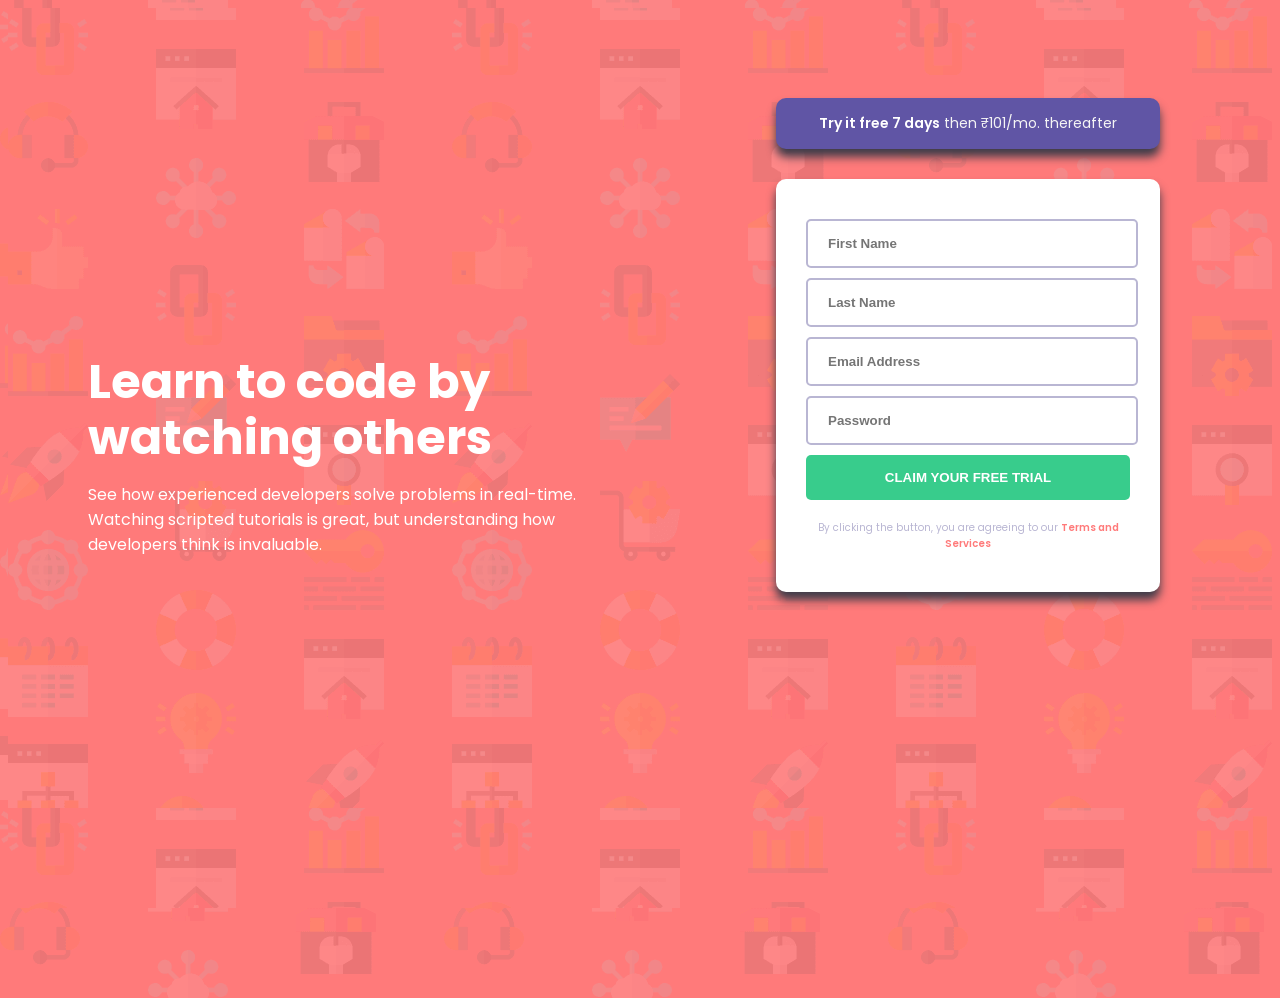
==== index.html @ 94edb172 "UPDATION" ====
<!DOCTYPE html>
<html lang="en">

	<head>
		<meta charset="UTF-8">
		<meta name="viewport" content="width=device-width, initial-scale=1.0">
		<!-- displays site properly based on user's device -->

		<link rel="icon" type="image/png" sizes="32x32" href="./images/favicon-32x32.png">

		<title>Frontend Mentor | Intro component with sign up form</title>
		<link rel="preconnect" href="https://fonts.googleapis.com">
		<link rel="preconnect" href="https://fonts.gstatic.com" crossorigin>
		<link href="https://fonts.googleapis.com/css2?family=Poppins:wght@400;500;600;700&display=swap"
			rel="stylesheet">
		<link rel="stylesheet" href="./style.css">
	</head>

	<body>
		<main class="hero">
			<div class="left">
				<h1>Learn to code by watching others</h1>

				<p>
					See how experienced developers solve problems in real-time. Watching scripted tutorials is great,
					but understanding how developers think is invaluable.
				</p>

			</div>
			<div class="right">
				<div>
					<div class="title">
						<span class="highlight" style="color:white;">Try it free 7 days</span> then ₹101/mo. thereafter
					</div>
					<form name="signup" class="form" action="/" method="post">
						<div class="form-info">
							<input name="fname" type="text" placeholder="First Name">
							<div class="error"></div>
						</div>
						<div class="form-info">
							<input name="lname" type="text" placeholder="Last Name">
							<div class="error"></div>

						</div>
						<div class="form-info">
							<input name="mail" type="email" placeholder="Email Address">
							<div class="error"></div>
						</div>
						<div class="form-info">
							<input name="pwd" type="password" placeholder="Password">
							<div class="error"></div>
						</div>
						<div class="form-info">
							<button type="submit">Claim your free trial</button>
						</div>
						<p>By clicking the button, you are agreeing to our <span class="highlight">Terms and
								Services</span>
						</p>
					</form>
				</div>
			</div>
		</main>
		<script src="./app.js"></script>
	</body>

</html>
---- style.css ----
html,
body {
    width: 100%;
    height: 100%;
    font-family: "Poppins", sans-serif;
    font-size: 16px;
    background-color: hsl(0, 100%, 74%);
    background-image: url("./images/bg-intro-desktop.png");
}

@media (max-width: 768px) {
    .hero {
        width: 100%;
        height: 100%;
    }
}

@media (min-width: 768px) {
    .hero {
        display: grid;
        grid-template-columns: 50% 50%;
        width: 100%;
        height: 100%;
    }
}

.left {
    display: flex;
    flex-flow: column;
    justify-content: center;
    margin-left: 5rem;
    margin-right: 2rem;
    text-align: left;
    color: white;
}

.left h1 {
    font-weight: 700;
    font-size: 3rem;
    line-height: 3.5rem;
    margin: 0px;
    padding-top: 10px;
}

.right {
    width: 60%;
    position: relative;
    top: 10%;
    left: 20%;
}

.title {
    border-radius: 10px;
    text-align: center;
    padding: 15px;
    background-color: hsl(248, 32%, 49%);
    color: whitesmoke;
    font-size: 14px;
    box-shadow: 0 8px 10px hsl(249, 10%, 26%);
}

.form {
    box-shadow: 0 8px 10px hsl(249, 10%, 26%);
    border-radius: 10px;
    background-color: white;
    margin-top: 30px;
    padding: 30px;
}

.form p {
    color: hsl(246, 25%, 77%);
    font-weight: 400;
    font-size: 10px;
    text-align: center;
}

.highlight {
    font-weight: 600;
    color: hsl(0, 100%, 74%);
}

.form-info > input {
    width: 95%;
    margin: 10px 0px;
    margin-bottom: 0px;
    padding: 15px 0px;
    padding-left: 20px;
    border-radius: 5px;
    border: 2px solid hsl(246, 25%, 77%);
    font-weight: 700;
    -webkit-transition: 0.5s;
    transition: 0.5s;
    outline: none;
}

.form-info > input:focus {
    border: 2px solid hsl(249, 10%, 26%);
}

.form-info > input::placeholder {
    font-weight: 700;
}

.form-info > button {
    width: 100%;
    padding: 15px;
    margin: 10px 0px;
    background-color: hsl(154, 59%, 51%);
    border: none;
    border-radius: 5px;
    text-transform: uppercase;
    color: white;
    font-weight: 600;
    cursor: pointer;
    transition: 0.5s;
}

.form-info > button:hover {
    letter-spacing: 0.35rem;
}

/* JavaScript */

.error {
    font-size: 12px;
    color: red;
    font-weight: 500;
}

.form-info.success input {
    border-color: hsl(154, 59%, 51%);
}

.form-info.success input:focus {
    border-color: green;
}

.form-info.error input {
    border-color: red;
}

.form-info.error input:focus {
    border-color: maroon;
}

.form-info > input.mail::placeholder {
    color: red;
}
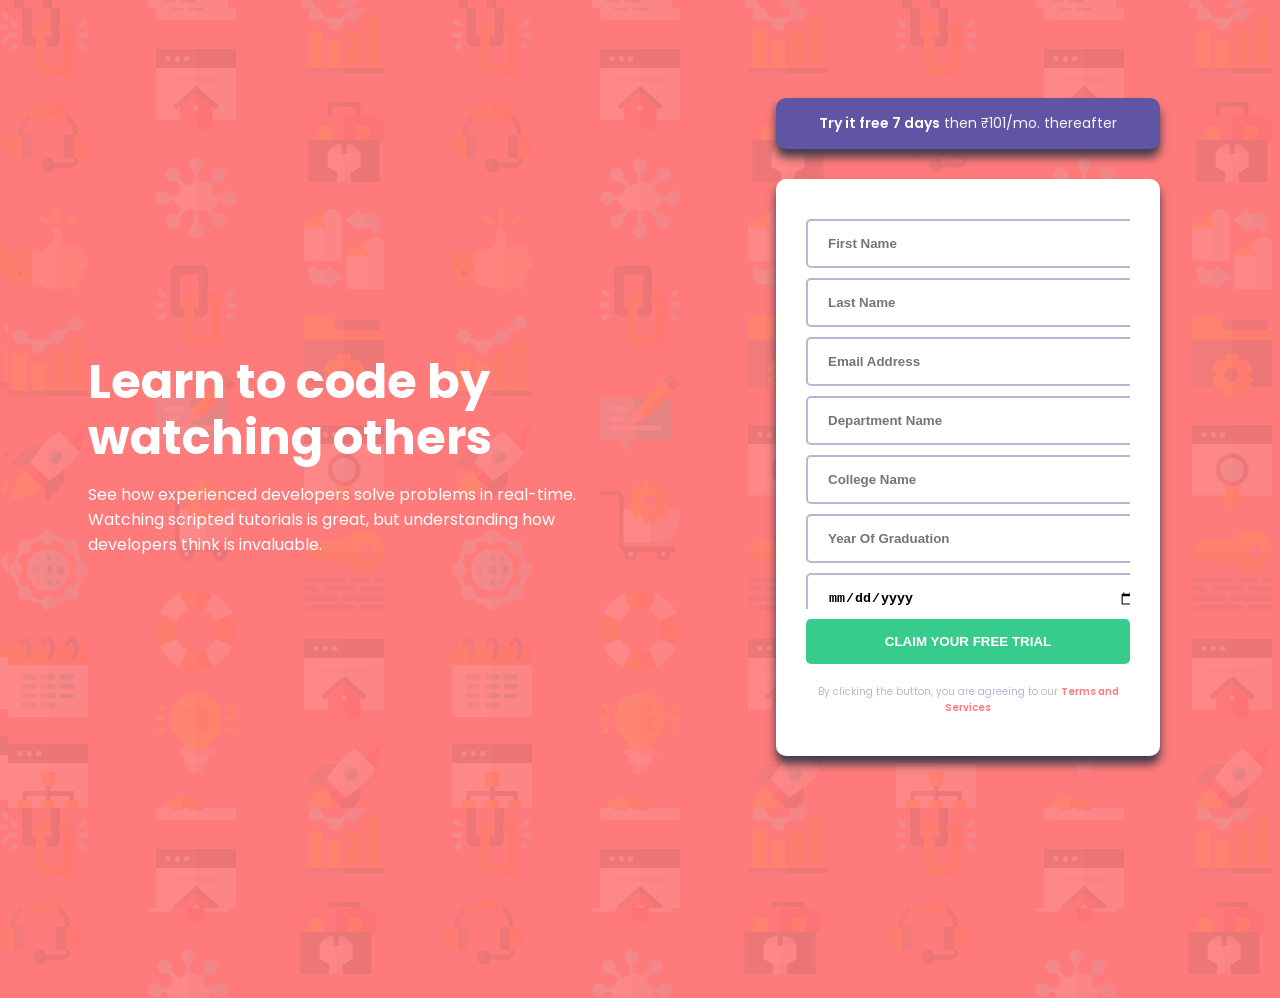
==== commit 5f9b3ab8: "Scroll Bar Feature" ====
--- a/index.html
+++ b/index.html
@@ -8,7 +8,7 @@
 
 		<link rel="icon" type="image/png" sizes="32x32" href="./images/favicon-32x32.png">
 
-		<title>Frontend Mentor | Intro component with sign up form</title>
+		<title>Sign Up Form</title>
 		<link rel="preconnect" href="https://fonts.googleapis.com">
 		<link rel="preconnect" href="https://fonts.gstatic.com" crossorigin>
 		<link href="https://fonts.googleapis.com/css2?family=Poppins:wght@400;500;600;700&display=swap"
@@ -33,22 +33,43 @@
 						<span class="highlight" style="color:white;">Try it free 7 days</span> then ₹101/mo. thereafter
 					</div>
 					<form name="signup" class="form" action="/" method="post">
-						<div class="form-info">
-							<input name="fname" type="text" placeholder="First Name">
-							<div class="error"></div>
-						</div>
-						<div class="form-info">
-							<input name="lname" type="text" placeholder="Last Name">
-							<div class="error"></div>
+						<div class="form-container">
+							<div class="form-info">
+								<input name="fname" type="text" placeholder="First Name">
+								<div class="error"></div>
+							</div>
+							<div class="form-info">
+								<input name="lname" type="text" placeholder="Last Name">
+								<div class="error"></div>
 
-						</div>
-						<div class="form-info">
-							<input name="mail" type="email" placeholder="Email Address">
-							<div class="error"></div>
-						</div>
-						<div class="form-info">
-							<input name="pwd" type="password" placeholder="Password">
-							<div class="error"></div>
+							</div>
+							<div class="form-info">
+								<input name="mail" type="email" placeholder="Email Address">
+								<div class="error"></div>
+							</div>
+							<div class="form-info">
+								<input name="dept" type="text" placeholder="Department Name">
+								<div class="error"></div>
+
+							</div>
+							<div class="form-info">
+								<input name="college" type="text" placeholder="College Name">
+								<div class="error"></div>
+
+							</div>
+							<div class="form-info">
+								<input name="yog" type="number" placeholder="Year Of Graduation">
+								<div class="error"></div>
+
+							</div>
+							<div class="form-info">
+								<input name="dob" type="date" placeholder="Date of Birth">
+								<div class="error"></div>
+							</div>
+							<div class="form-info">
+								<input name="pwd" type="password" placeholder="Password">
+								<div class="error"></div>
+							</div>
 						</div>
 						<div class="form-info">
 							<button type="submit">Claim your free trial</button>
@@ -57,6 +78,7 @@
 								Services</span>
 						</p>
 					</form>
+
 				</div>
 			</div>
 		</main>
--- a/style.css
+++ b/style.css
@@ -146,3 +146,8 @@
 .form-info > input.mail::placeholder {
     color: red;
 }
+
+.form-container {
+    max-height: 400px; /* Set the maximum height for the container */
+    overflow-y: auto; /* Enable vertical scrolling if content overflows */
+}
